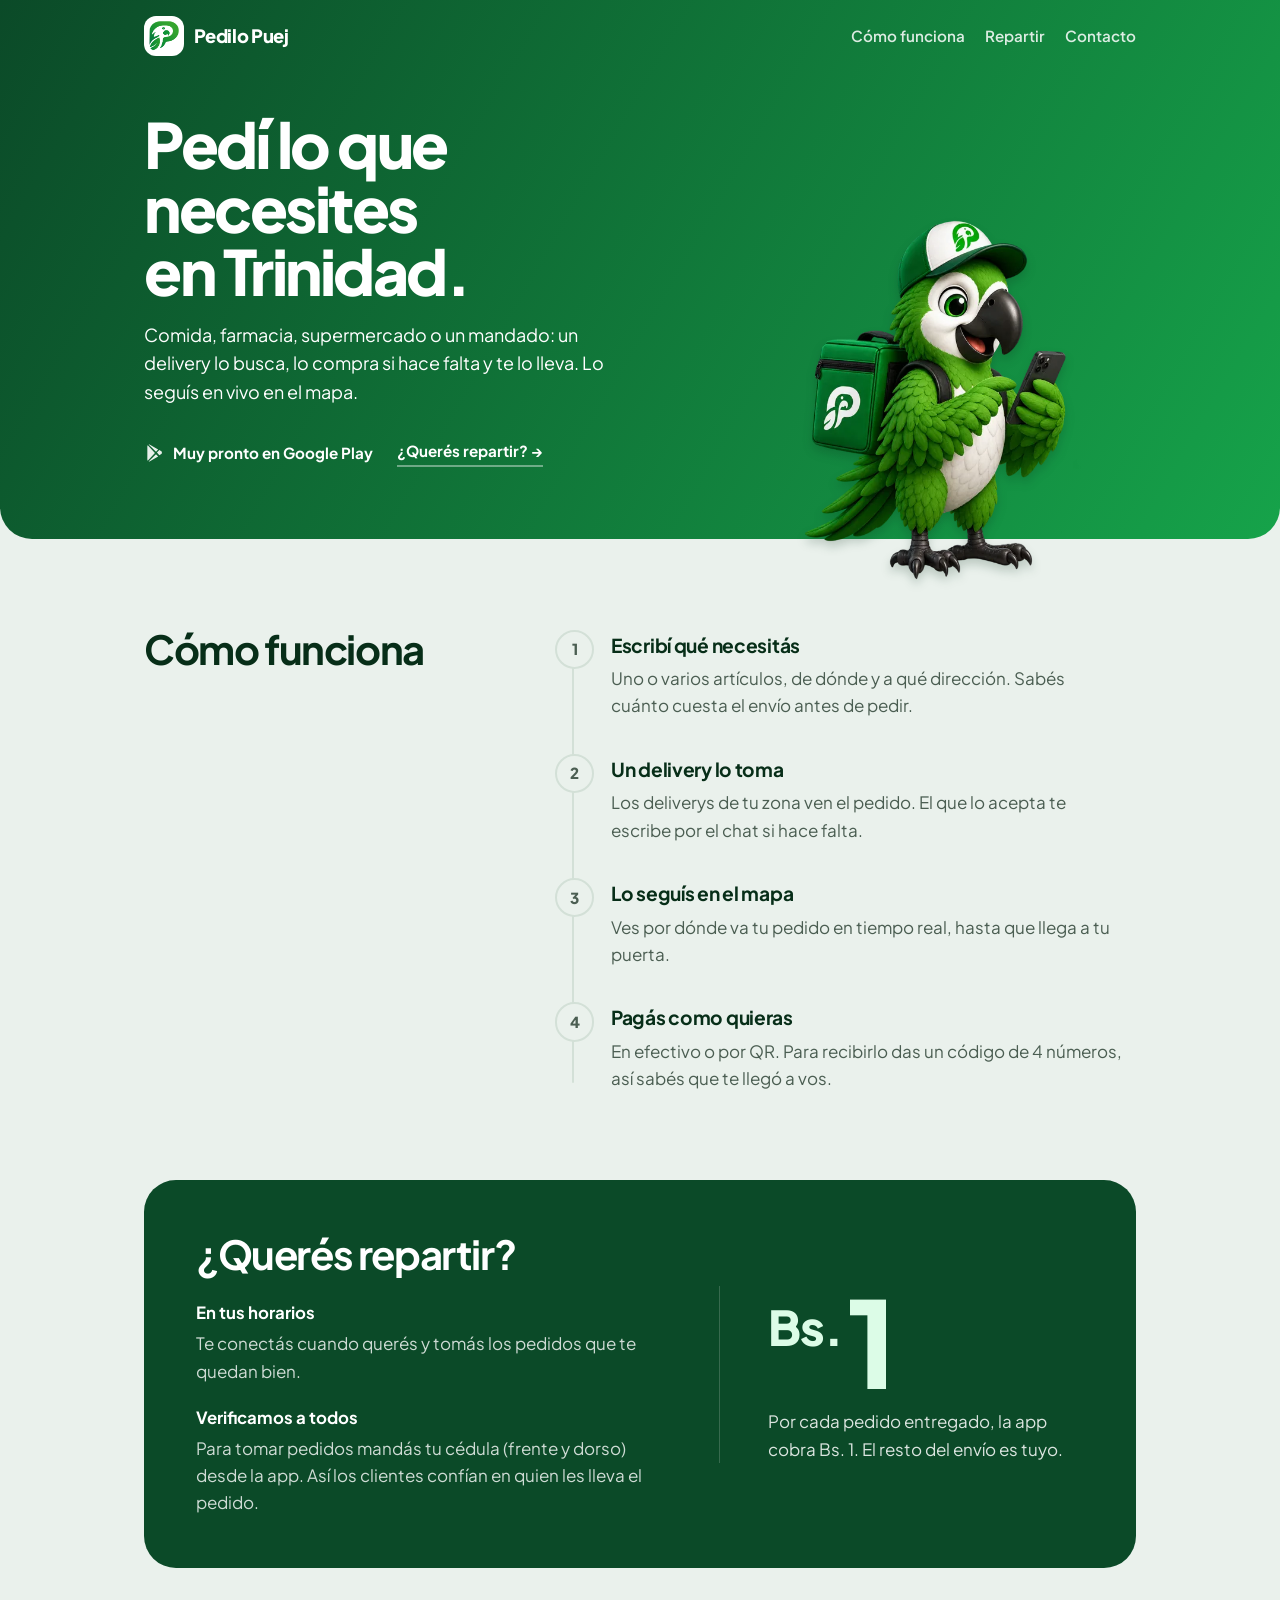
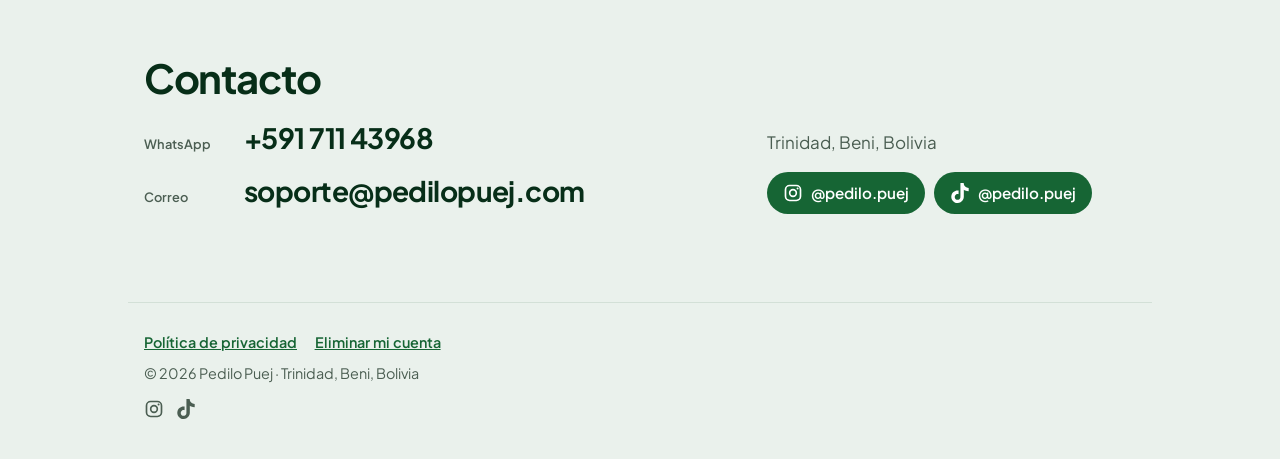
==== index.html @ f12ef06b "Portada: diseño más sobrio y con identidad propia - Quita adornos genéricos (pastillas, íconos en cu" ====
<!doctype html>
<html lang="es">
<head>
  <meta charset="utf-8">
  <meta name="viewport" content="width=device-width, initial-scale=1">
  <title>Pedilo Puej · Delivery y mandados en Trinidad</title>
  <meta name="description" content="Pedilo Puej: pedí lo que necesites en Trinidad, Beni, y seguí a tu delivery en vivo. Comida, farmacia, supermercado y mandados.">
  <link rel="icon" href="/assets/favicon.png">
  <link rel="preconnect" href="https://fonts.googleapis.com">
  <link rel="preconnect" href="https://fonts.gstatic.com" crossorigin>
  <link rel="stylesheet" href="https://fonts.googleapis.com/css2?family=Plus+Jakarta+Sans:wght@400;600;700;800&display=swap">
  <link rel="stylesheet" href="/assets/styles.css">
  <script>document.documentElement.classList.add("js");</script>
</head>
<body>
  <header class="top">
    <div class="wrap">
      <nav class="nav">
        <a class="brand" href="/"><img src="/assets/logo.png" alt="" width="40" height="40">Pedilo Puej</a>
        <div class="nav-links">
          <a class="hide-sm" href="#como-funciona">Cómo funciona</a>
          <a href="#repartir">Repartir</a>
          <a href="#contacto">Contacto</a>
        </div>
      </nav>
      <div class="hero">
        <div class="hero-copy">
          <h1>Pedí lo que necesites en Trinidad.</h1>
          <p>Comida, farmacia, supermercado o un mandado: un delivery lo busca, lo compra si hace falta y te lo lleva. Lo seguís en vivo en el mapa.</p>
          <div class="hero-meta">
            <span class="soon"><svg viewBox="0 0 24 24" width="20" height="20" aria-hidden="true" fill="currentColor"><path d="M4.5 2.8c-.3.3-.5.8-.5 1.4v15.6c0 .6.2 1.1.5 1.4l8.6-9.2-8.6-9.2zm9.9 7.8 2.6-2.8L6.6 1.9c-.4-.2-.8-.3-1.1-.2l8.9 8.9zm0 2.8-8.9 8.9c.3.1.7 0 1.1-.2l10.4-5.9-2.6-2.8zm6.4-3.6-2.4-1.4-2.9 3.1 2.9 3.1 2.4-1.4c1-.6 1-2.8 0-3.4z"/></svg>Muy pronto en Google Play</span>
            <a class="link-arrow" href="#repartir">¿Querés repartir? <span aria-hidden="true">→</span></a>
          </div>
        </div>
        <div class="hero-art">
          <img src="/assets/loro.webp" alt="El loro de Pedilo Puej con gorra y mochila de delivery, mirando su celular" width="320" height="320">
        </div>
      </div>
    </div>
  </header>

  <main class="wrap">
    <section id="como-funciona" class="how">
      <h2>Cómo funciona</h2>
      <ol class="flow">
        <li>
          <h3>Escribí qué necesitás</h3>
          <p>Uno o varios artículos, de dónde y a qué dirección. Sabés cuánto cuesta el envío antes de pedir.</p>
        </li>
        <li>
          <h3>Un delivery lo toma</h3>
          <p>Los deliverys de tu zona ven el pedido. El que lo acepta te escribe por el chat si hace falta.</p>
        </li>
        <li>
          <h3>Lo seguís en el mapa</h3>
          <p>Ves por dónde va tu pedido en tiempo real, hasta que llega a tu puerta.</p>
        </li>
        <li>
          <h3>Pagás como quieras</h3>
          <p>En efectivo o por QR. Para recibirlo das un código de 4 números, así sabés que te llegó a vos.</p>
        </li>
      </ol>
    </section>

    <section id="repartir" class="ride reveal">
      <div>
        <h2>¿Querés repartir?</h2>
        <div class="ride-points">
          <div>
            <h3>En tus horarios</h3>
            <p>Te conectás cuando querés y tomás los pedidos que te quedan bien.</p>
          </div>
          <div>
            <h3>Verificamos a todos</h3>
            <p>Para tomar pedidos mandás tu cédula (frente y dorso) desde la app. Así los clientes confían en quien les lleva el pedido.</p>
          </div>
        </div>
      </div>
      <div class="fee">
        <span class="fee-n"><small>Bs.</small>1</span>
        <p>Por cada pedido entregado, la app cobra Bs. 1. El resto del envío es tuyo.</p>
      </div>
    </section>

    <section id="contacto" class="reveal">
      <h2>Contacto</h2>
      <div class="reach">
        <div class="reach-links">
          <a href="https://wa.me/59171143968"><small>WhatsApp</small>+591 711 43968</a>
          <a href="mailto:soporte@pedilopuej.com"><small>Correo</small>soporte@pedilopuej.com</a>
        </div>
        <div class="reach-aside">
          <p>Trinidad, Beni, Bolivia</p>
          <div class="social">
            <a href="https://www.instagram.com/pedilo.puej/" target="_blank" rel="noopener" aria-label="@pedilo.puej en Instagram"><svg viewBox="0 0 24 24" width="20" height="20" aria-hidden="true" fill="none" stroke="currentColor" stroke-width="2"><rect x="3" y="3" width="18" height="18" rx="5"/><circle cx="12" cy="12" r="4"/><circle cx="17.5" cy="6.5" r="1.2" fill="currentColor" stroke="none"/></svg>@pedilo.puej</a>
            <a href="https://www.tiktok.com/@pedilo.puej" target="_blank" rel="noopener" aria-label="@pedilo.puej en TikTok"><svg viewBox="0 0 24 24" width="20" height="20" aria-hidden="true" fill="currentColor"><path d="M12.525.02c1.31-.02 2.61-.01 3.91-.02.08 1.53.63 3.09 1.75 4.17 1.12 1.11 2.7 1.62 4.24 1.79v4.03c-1.44-.05-2.89-.35-4.2-.97-.57-.26-1.1-.59-1.62-.93-.01 2.92.01 5.84-.02 8.75-.08 1.4-.54 2.79-1.35 3.94-1.31 1.92-3.58 3.17-5.91 3.21-1.43.08-2.86-.31-4.08-1.030-2.02-1.19-3.44-3.37-3.65-5.71-.02-.5-.03-1-.01-1.49.18-1.9 1.12-3.72 2.58-4.96 1.66-1.44 3.98-2.130 6.15-1.72.02 1.48-.04 2.96-.04 4.44-.99-.32-2.15-.23-3.02.37-.63.41-1.11 1.04-1.36 1.75-.21.51-.15 1.07-.14 1.61.24 1.64 1.82 3.02 3.5 2.87 1.12-.01 2.19-.66 2.77-1.61.19-.33.4-.67.41-1.06.1-1.79.06-3.57.07-5.36.01-4.03-.01-8.05.02-12.07z"/></svg>@pedilo.puej</a>
          </div>
        </div>
      </div>
    </section>
  </main>

  <footer class="wrap">
    <div class="links">
      <a href="/privacidad/">Política de privacidad</a>
      <a href="/eliminar-cuenta/">Eliminar mi cuenta</a>
    </div>
    <div>© 2026 Pedilo Puej · Trinidad, Beni, Bolivia</div>
    <div class="footer-social">
      <a href="https://www.instagram.com/pedilo.puej/" target="_blank" rel="noopener" aria-label="Instagram de Pedilo Puej"><svg viewBox="0 0 24 24" width="20" height="20" aria-hidden="true" fill="none" stroke="currentColor" stroke-width="2"><rect x="3" y="3" width="18" height="18" rx="5"/><circle cx="12" cy="12" r="4"/><circle cx="17.5" cy="6.5" r="1.2" fill="currentColor" stroke="none"/></svg></a>
      <a href="https://www.tiktok.com/@pedilo.puej" target="_blank" rel="noopener" aria-label="TikTok de Pedilo Puej"><svg viewBox="0 0 24 24" width="20" height="20" aria-hidden="true" fill="currentColor"><path d="M12.525.02c1.31-.02 2.61-.01 3.91-.02.08 1.53.63 3.09 1.75 4.17 1.12 1.11 2.7 1.62 4.24 1.79v4.03c-1.44-.05-2.89-.35-4.2-.97-.57-.26-1.1-.59-1.62-.93-.01 2.92.01 5.84-.02 8.75-.08 1.4-.54 2.79-1.35 3.94-1.31 1.92-3.58 3.17-5.91 3.21-1.43.08-2.86-.31-4.08-1.030-2.02-1.19-3.44-3.37-3.65-5.71-.02-.5-.03-1-.01-1.49.18-1.9 1.12-3.72 2.58-4.96 1.66-1.44 3.98-2.130 6.15-1.72.02 1.48-.04 2.96-.04 4.44-.99-.32-2.15-.23-3.02.37-.63.41-1.11 1.04-1.36 1.75-.21.51-.15 1.07-.14 1.61.24 1.64 1.82 3.02 3.5 2.87 1.12-.01 2.19-.66 2.77-1.61.19-.33.4-.67.41-1.06.1-1.79.06-3.57.07-5.36.01-4.03-.01-8.05.02-12.07z"/></svg></a>
    </div>
  </footer>
  <script>
    // Aparición de secciones al hacer scroll.
    var items = document.querySelectorAll(".reveal");
    if ("IntersectionObserver" in window) {
      var io = new IntersectionObserver(function (entries) {
        entries.forEach(function (e) {
          if (e.isIntersecting) { e.target.classList.add("in"); io.unobserve(e.target); }
        });
      }, { threshold: 0.2 });
      items.forEach(function (el) { io.observe(el); });
    } else {
      items.forEach(function (el) { el.classList.add("in"); });
    }

    // La línea de "Cómo funciona" avanza con el scroll y marca cada paso.
    var flow = document.querySelector(".flow");
    var steps = flow.querySelectorAll("li");
    var ticking = false;
    function update() {
      var mark = window.innerHeight * 0.6;
      var r = flow.getBoundingClientRect();
      var p = Math.min(1, Math.max(0, (mark - r.top) / r.height));
      flow.style.setProperty("--progress", p.toFixed(3));
      steps.forEach(function (li) { li.classList.toggle("done", li.getBoundingClientRect().top < mark); });
      ticking = false;
    }
    window.addEventListener("scroll", function () {
      if (!ticking) { ticking = true; requestAnimationFrame(update); }
    }, { passive: true });
    update();
  </script>
</body>
</html>
---- assets/styles.css ----
/* Pedilo Puej — mismos colores y tipografía que la app (neumorphic.dart). */
:root {
  --bg: #eaf1ec;
  --surface: #f4f8f5;
  --ink: #072e18;
  --muted: #4b5e52;
  --line: #d3e0d7;
  --green: #166534;
  --green-deep: #0b4a28;
  --green-bright: #16a34a;
  --green-soft: #dcfce7;
  --radius: 22px;
  --shadow: 8px 8px 18px rgba(18, 48, 28, 0.11), -8px -8px 18px #ffffff;
  --font: "Plus Jakarta Sans", system-ui, -apple-system, "Segoe UI", sans-serif;
  --ease: cubic-bezier(0.22, 1, 0.36, 1);
}

* { box-sizing: border-box; }

html { -webkit-text-size-adjust: 100%; scroll-behavior: smooth; }

body {
  margin: 0;
  background: var(--bg);
  color: var(--ink);
  font-family: var(--font);
  font-size: 1.0625rem;
  line-height: 1.6;
  -webkit-font-smoothing: antialiased;
}

img { max-width: 100%; height: auto; display: block; }

a { color: var(--green); font-weight: 600; }

:focus-visible { outline: 3px solid var(--green-bright); outline-offset: 3px; border-radius: 6px; }

.wrap {
  width: 100%;
  max-width: 64rem;
  margin-left: auto;
  margin-right: auto;
  padding-left: 1rem;
  padding-right: 1rem;
}

/* Encabezado verde, el mismo degradé del login de la app. */
.top {
  background: linear-gradient(120deg, var(--green-deep), var(--green-bright));
  color: #fff;
  border-radius: 0 0 32px 32px;
}

.nav {
  display: flex;
  align-items: center;
  justify-content: space-between;
  gap: 1rem;
  padding: 1rem 0;
}

.brand {
  display: flex;
  align-items: center;
  gap: 0.6rem;
  color: #fff;
  text-decoration: none;
  font-weight: 800;
  font-size: 1.15rem;
  letter-spacing: -0.02em;
  white-space: nowrap;
}

.brand img {
  width: 40px;
  height: 40px;
  background: #fff;
  border-radius: 12px;
  padding: 5px;
}

.nav-links { display: flex; gap: 1.25rem; flex-wrap: wrap; }
.nav-links a { color: #fff; opacity: 0.85; text-decoration: none; font-size: 0.95rem; transition: opacity 0.2s; }
.nav-links a:hover { opacity: 1; }

@media (max-width: 520px) {
  .nav-links { gap: 1rem; }
  .nav-links .hide-sm { display: none; }
}

/* Portada. El loro se para sobre el borde del encabezado. */
.hero {
  display: grid;
  gap: 1rem;
  align-items: end;
  padding-top: 2rem;
}

.hero-copy { padding-bottom: 0.5rem; }

.hero h1 {
  margin: 0;
  font-size: clamp(2.3rem, 7vw, 3.9rem);
  line-height: 1.02;
  letter-spacing: -0.04em;
  font-weight: 800;
  max-width: 11em;
  text-wrap: balance;
}

.hero p { margin: 1.1rem 0 0; font-size: 1.125rem; opacity: 0.9; max-width: 30rem; }

.hero-meta {
  display: flex;
  flex-wrap: wrap;
  align-items: center;
  gap: 0.75rem 1.5rem;
  margin-top: 2rem;
}

/* Estado, no botón: la app todavía no está publicada. */
.soon {
  display: inline-flex;
  align-items: center;
  gap: 0.55rem;
  font-weight: 700;
  font-size: 0.95rem;
}
.soon svg { opacity: 0.9; }

.link-arrow {
  color: #fff;
  font-weight: 700;
  font-size: 0.95rem;
  text-decoration: none;
  border-bottom: 2px solid rgba(255, 255, 255, 0.4);
  padding-bottom: 2px;
  transition: border-color 0.2s;
}
.link-arrow span { display: inline-block; transition: transform 0.3s var(--ease); }
.link-arrow:hover { border-color: #fff; }
.link-arrow:hover span { transform: translateX(3px); }

.hero-art { display: flex; justify-content: center; }
.hero-art img {
  width: min(280px, 68vw);
  margin-bottom: -2.4rem;
  filter: drop-shadow(0 6px 5px rgba(7, 46, 24, 0.2));
  transform-origin: 50% 100%;
}

@media (min-width: 760px) {
  .hero { grid-template-columns: 1.25fr 1fr; padding-top: 2.5rem; }
  .hero-copy { padding-bottom: 4.5rem; }
  .hero-art { justify-content: flex-end; }
  .hero-art img { width: 380px; margin-bottom: -3rem; }
}

main { padding-top: 5.5rem; padding-bottom: 1rem; }

section { scroll-margin-top: 1.5rem; }
section + section { margin-top: 5.5rem; }

h2 {
  font-size: clamp(1.75rem, 4.5vw, 2.5rem);
  letter-spacing: -0.035em;
  margin: 0 0 1rem;
  line-height: 1.1;
}

/* Cómo funciona: lista con una línea que se llena al bajar. */
.how { display: grid; gap: 1.5rem; }

@media (min-width: 760px) {
  .how { grid-template-columns: 1fr 1.6fr; gap: 3rem; }
  .how h2 { position: sticky; top: 2rem; }
}

.flow {
  --progress: 0;
  position: relative;
  list-style: none;
  margin: 0;
  padding: 0 0 0 3.5rem;
  counter-reset: flow;
}
.flow::before,
.flow::after {
  content: "";
  position: absolute;
  left: 1.05rem;
  top: 0.6rem;
  bottom: 0.6rem;
  width: 2px;
  border-radius: 2px;
  background: var(--line);
}
.flow::after {
  background: var(--green-bright);
  transform: scaleY(var(--progress));
  transform-origin: top;
}

.flow li { position: relative; counter-increment: flow; padding-bottom: 2rem; }
.flow li:last-child { padding-bottom: 0; }
.flow li::before {
  content: counter(flow);
  position: absolute;
  z-index: 1;
  left: -3.5rem;
  top: 0;
  width: 2.2rem;
  height: 2.2rem;
  display: grid;
  place-items: center;
  border-radius: 50%;
  background: var(--bg);
  border: 2px solid var(--line);
  color: var(--muted);
  font-weight: 800;
  font-size: 0.95rem;
  transition: background-color 0.4s, border-color 0.4s, color 0.4s;
}
.flow li.done::before { background: var(--green); border-color: var(--green); color: #fff; }

.flow h3 { margin: 0.15rem 0 0.3rem; font-size: 1.2rem; letter-spacing: -0.015em; }
.flow p { margin: 0; color: var(--muted); max-width: 32rem; }

/* Repartir: banda verde oscura con la comisión como protagonista. */
.ride {
  background: var(--green-deep);
  color: #fff;
  border-radius: 32px;
  padding: 2.25rem 1.5rem;
  display: grid;
  gap: 2rem;
}
.ride h2 { margin-bottom: 1.5rem; }

.ride-points { display: grid; gap: 1.25rem; }
.ride-points h3 { margin: 0 0 0.2rem; font-size: 1.05rem; }
.ride-points p { margin: 0; opacity: 0.8; }

.fee {
  align-self: center;
  border-top: 1px solid rgba(255, 255, 255, 0.18);
  padding-top: 1.5rem;
}
.fee-n {
  display: block;
  font-size: clamp(4.5rem, 16vw, 7.5rem);
  font-weight: 800;
  letter-spacing: -0.06em;
  line-height: 0.9;
  color: var(--green-soft);
}
.fee-n small { font-size: 0.4em; letter-spacing: -0.02em; margin-right: 0.08em; vertical-align: 0.9em; }
.fee p { margin: 0.9rem 0 0; opacity: 0.85; max-width: 20rem; }

@media (min-width: 760px) {
  .ride { grid-template-columns: 1.3fr 1fr; padding: 3.25rem; gap: 3rem; }
  .fee { border-top: 0; border-left: 1px solid rgba(255, 255, 255, 0.18); padding: 0 0 0 3rem; }
}

/* Contacto. */
.contact {
  background: var(--green-soft);
  border-radius: var(--radius);
  padding: 1.4rem;
}

.contact p { margin: 0.25rem 0; }

.reach { display: grid; gap: 2rem; }
.reach-links { display: grid; gap: 0.5rem; }
.reach-links a {
  display: inline-flex;
  align-items: baseline;
  gap: 0.75rem;
  width: fit-content;
  color: var(--ink);
  text-decoration: none;
  font-size: clamp(1.3rem, 3.5vw, 1.75rem);
  font-weight: 700;
  letter-spacing: -0.02em;
  overflow-wrap: anywhere;
  background: linear-gradient(var(--green-bright), var(--green-bright)) 0 100% / 0 2px no-repeat;
  transition: background-size 0.4s var(--ease), color 0.2s;
}
.reach-links a:hover { background-size: 100% 2px; color: var(--green); }
.reach-links small {
  min-width: 5.5rem;
  font-size: 0.8rem;
  font-weight: 600;
  letter-spacing: 0;
  color: var(--muted);
}
.reach-aside { color: var(--muted); }
.reach-aside p { margin: 0; }

@media (max-width: 520px) {
  .reach-links { gap: 1rem; }
  .reach-links a { flex-direction: column; gap: 0; }
}

@media (min-width: 760px) {
  .reach { grid-template-columns: 1.6fr 1fr; align-items: end; }
}

/* Páginas de texto (privacidad, eliminar cuenta). */
.doc { max-width: 44rem; margin: 0 auto; }
.doc h1 { font-size: clamp(1.9rem, 6vw, 2.6rem); letter-spacing: -0.03em; line-height: 1.1; margin: 0 0 0.4rem; }
.doc .meta { color: var(--muted); font-size: 0.92rem; margin: 0 0 1.5rem; }
.doc .lead { font-size: 1.12rem; }
.doc h2 { font-size: 1.3rem; letter-spacing: -0.02em; margin: 2.2rem 0 0.7rem; }
.doc h2 .n { color: var(--green); margin-right: 0.4rem; }
.doc h3 { font-size: 1.02rem; margin: 0 0 0.2rem; }
.doc ul, .doc ol { padding-left: 1.25rem; }
.doc li + li { margin-top: 0.3rem; }

.card {
  background: var(--bg);
  border-radius: var(--radius);
  box-shadow: var(--shadow);
  border: 1px solid rgba(255, 255, 255, 0.7);
  padding: 1.25rem;
}
.card h3 { margin: 0 0 0.35rem; font-size: 1.05rem; }
.card p { margin: 0; color: var(--muted); font-size: 0.98rem; }

.data { display: grid; gap: 0.75rem; }
.data .card p { font-size: 0.97rem; }
.who {
  display: inline-block;
  font-size: 0.78rem;
  font-weight: 700;
  color: var(--green);
  background: var(--green-soft);
  border-radius: 999px;
  padding: 0.1rem 0.6rem;
  margin-bottom: 0.4rem;
}

.note {
  border-left: 4px solid var(--green);
  background: var(--green-soft);
  border-radius: 0 14px 14px 0;
  padding: 1rem 1.1rem;
}
.note p { margin: 0; }
.note p + p { margin-top: 0.5rem; }

.table-wrap { overflow-x: auto; }
table { border-collapse: collapse; width: 100%; min-width: 30rem; font-size: 0.95rem; }
th, td { text-align: left; vertical-align: top; padding: 0.6rem; border-bottom: 1px solid var(--line); }
th { font-size: 0.8rem; text-transform: uppercase; letter-spacing: 0.05em; color: var(--muted); }

.steps { counter-reset: step; list-style: none; padding: 0; display: grid; gap: 0.75rem; }
.steps li { counter-increment: step; position: relative; padding-left: 2.6rem; }
.steps li::before {
  content: counter(step);
  position: absolute;
  left: 0;
  top: 0;
  width: 1.8rem;
  height: 1.8rem;
  border-radius: 50%;
  background: var(--green);
  color: #fff;
  font-weight: 800;
  display: grid;
  place-items: center;
  font-size: 0.9rem;
}

footer {
  margin-top: 4.5rem;
  border-top: 1px solid var(--line);
  padding-top: 1.75rem;
  padding-bottom: 2.5rem;
  color: var(--muted);
  font-size: 0.9rem;
}

footer .links { display: flex; gap: 1.1rem; flex-wrap: wrap; margin-bottom: 0.5rem; }

/* Redes sociales. */
.social { display: flex; flex-wrap: wrap; gap: 0.6rem; margin-top: 1rem; }
.social a {
  display: inline-flex;
  align-items: center;
  gap: 0.5rem;
  background: var(--green);
  color: #fff;
  text-decoration: none;
  border-radius: 999px;
  padding: 0.55rem 1rem;
  font-size: 0.95rem;
  transition: background-color 0.2s;
}
.social a:hover { background: var(--green-deep); }

.footer-social { display: flex; gap: 0.75rem; margin-top: 0.9rem; }
.footer-social a { color: var(--muted); display: inline-flex; transition: color 0.2s; }
.footer-social a:hover { color: var(--green); }

/* Animaciones: pocas y con intención. */
.hero-copy > * { animation: rise 0.8s var(--ease) both; }
.hero-copy > :nth-child(2) { animation-delay: 0.08s; }
.hero-copy > :nth-child(3) { animation-delay: 0.16s; }

/* El loro sube desde el borde, se acomoda y queda respirando. */
.hero-art img { animation: perch 1.1s var(--ease) 0.2s both, breathe 4.5s ease-in-out 1.6s infinite; }

.js .reveal {
  opacity: 0;
  transform: translateY(16px);
  transition: opacity 0.8s var(--ease), transform 0.8s var(--ease);
}
.js .reveal.in { opacity: 1; transform: none; }

.js .fee-n { transform: scale(0.85); opacity: 0; transition: transform 0.9s var(--ease) 0.15s, opacity 0.6s ease 0.15s; }
.js .reveal.in .fee-n { transform: none; opacity: 1; }

@keyframes rise { from { opacity: 0; transform: translateY(18px); } to { opacity: 1; transform: none; } }
@keyframes perch {
  0% { opacity: 0; transform: translateY(40%) rotate(4deg); }
  60% { opacity: 1; transform: translateY(-3%) rotate(-2deg); }
  100% { opacity: 1; transform: none; }
}
@keyframes breathe { 0%, 100% { transform: none; } 50% { transform: translateY(-4px) rotate(-0.8deg); } }

@media (prefers-reduced-motion: reduce) {
  html { scroll-behavior: auto; }
  *, *::before, *::after {
    animation: none !important;
    transition: none !important;
  }
  .js .reveal, .js .fee-n { opacity: 1; transform: none; }
  .flow::after { transform: none; }
  .flow li::before { background: var(--green); border-color: var(--green); color: #fff; }
}
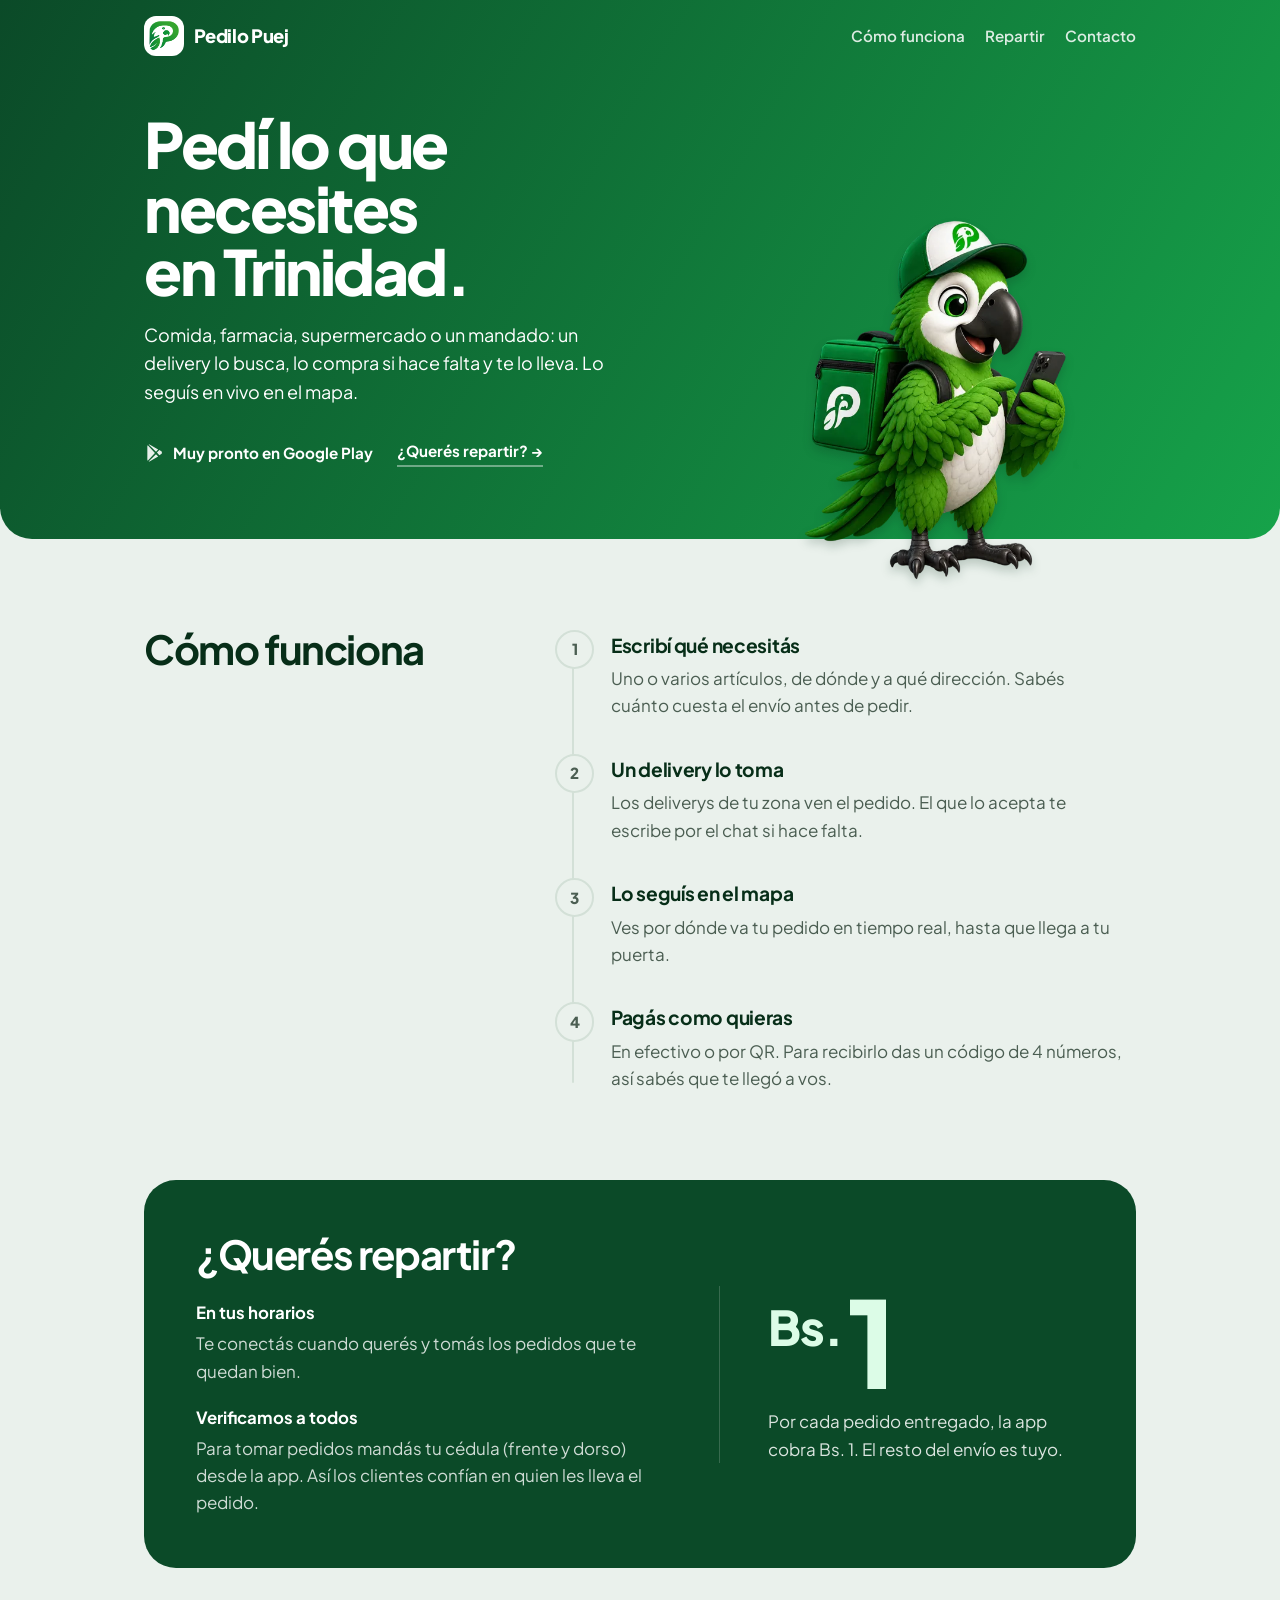
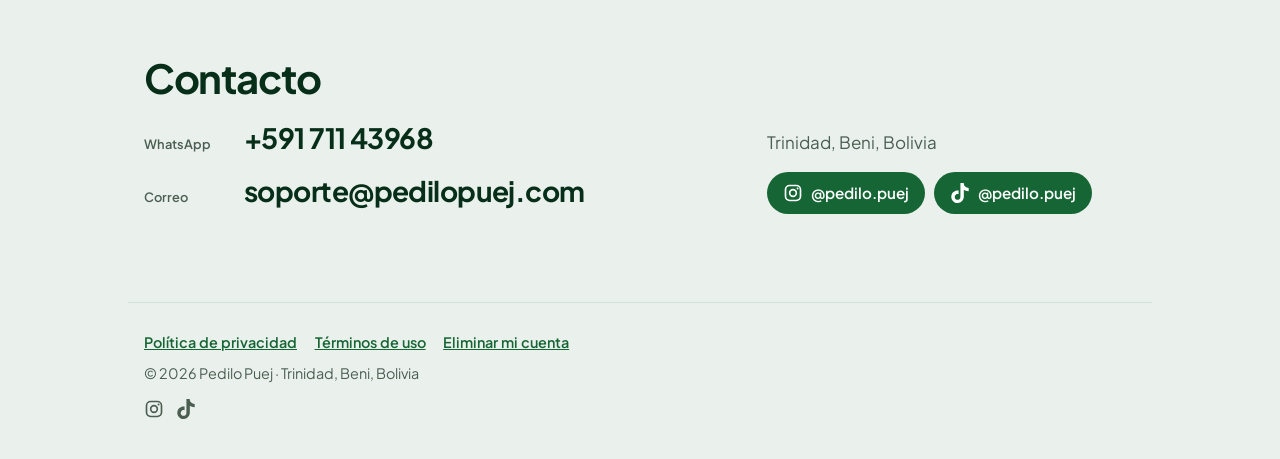
==== commit 8595624a: "Términos de uso - Página nueva /terminos/: cuenta, pedidos y pagos, conducta y contenido   prohibido" ====
--- a/index.html
+++ b/index.html
@@ -103,6 +103,7 @@
   <footer class="wrap">
     <div class="links">
       <a href="/privacidad/">Política de privacidad</a>
+      <a href="/terminos/">Términos de uso</a>
       <a href="/eliminar-cuenta/">Eliminar mi cuenta</a>
     </div>
     <div>© 2026 Pedilo Puej · Trinidad, Beni, Bolivia</div>
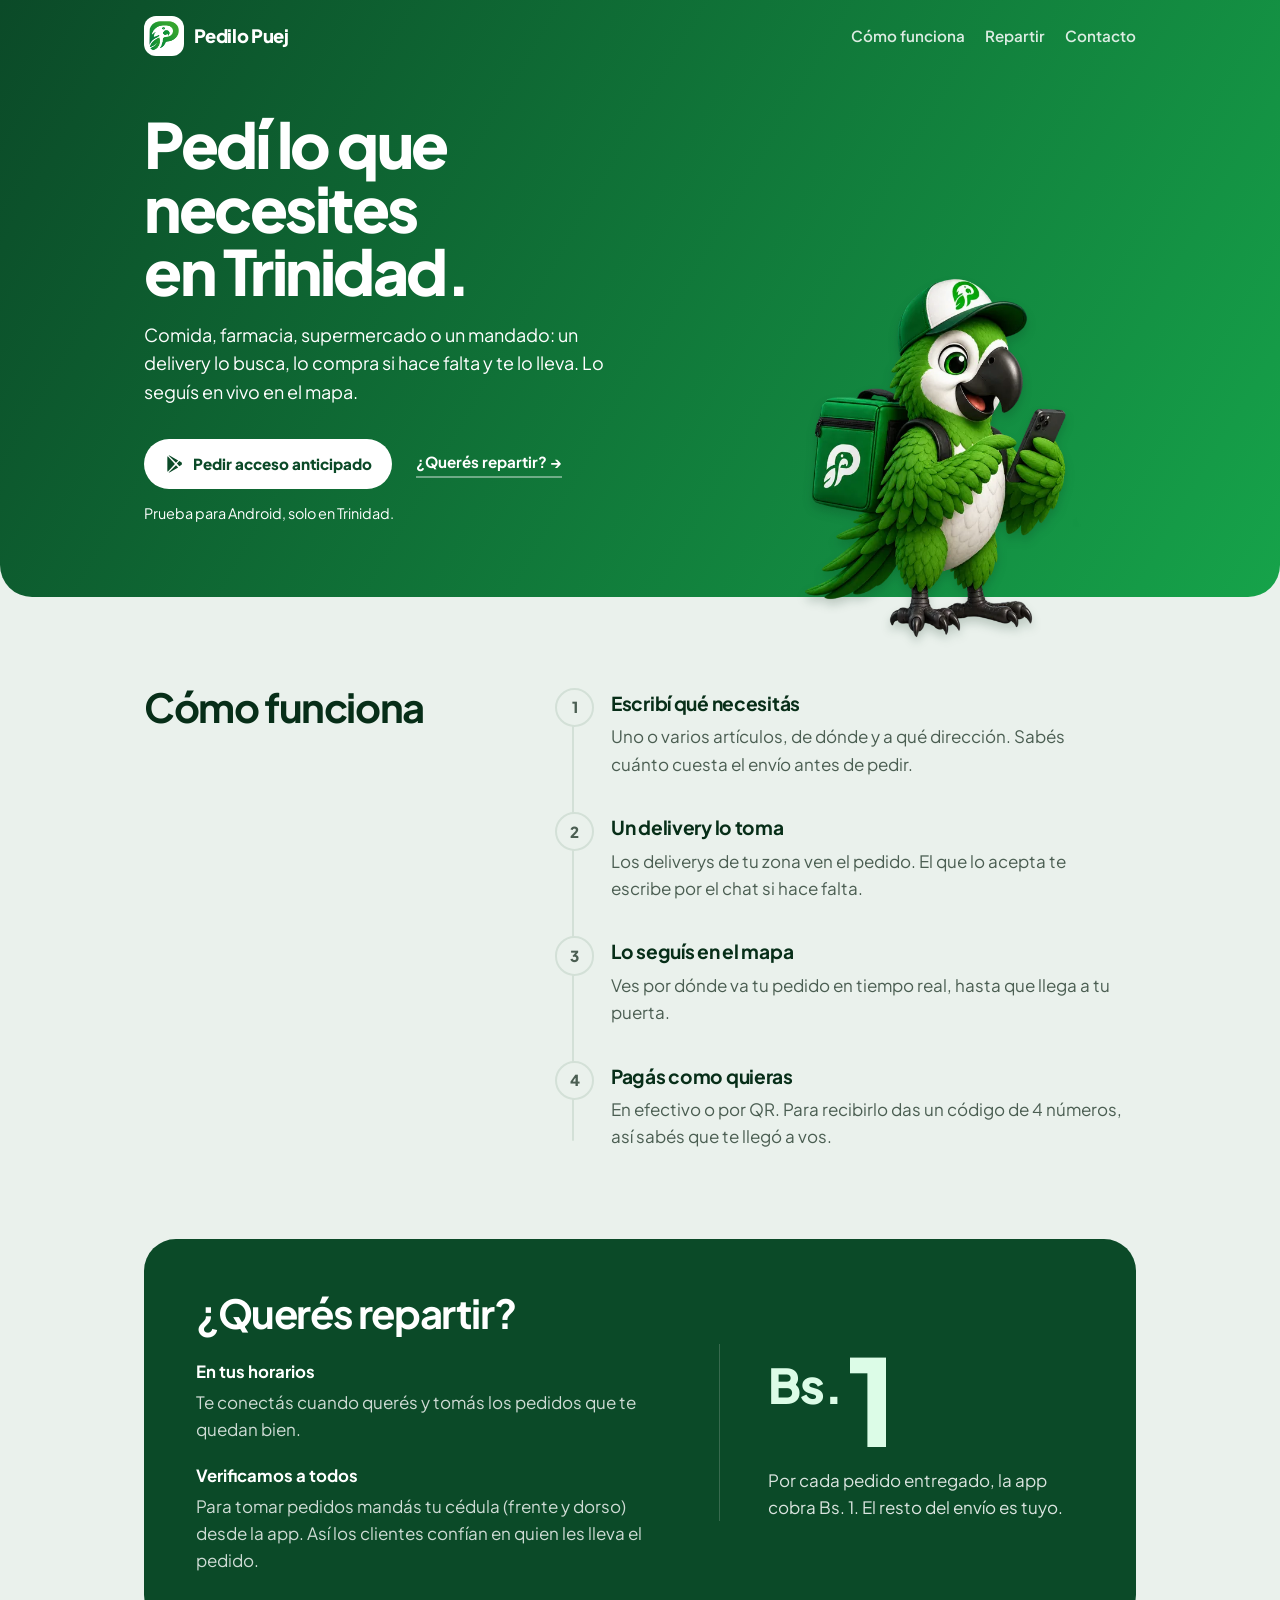
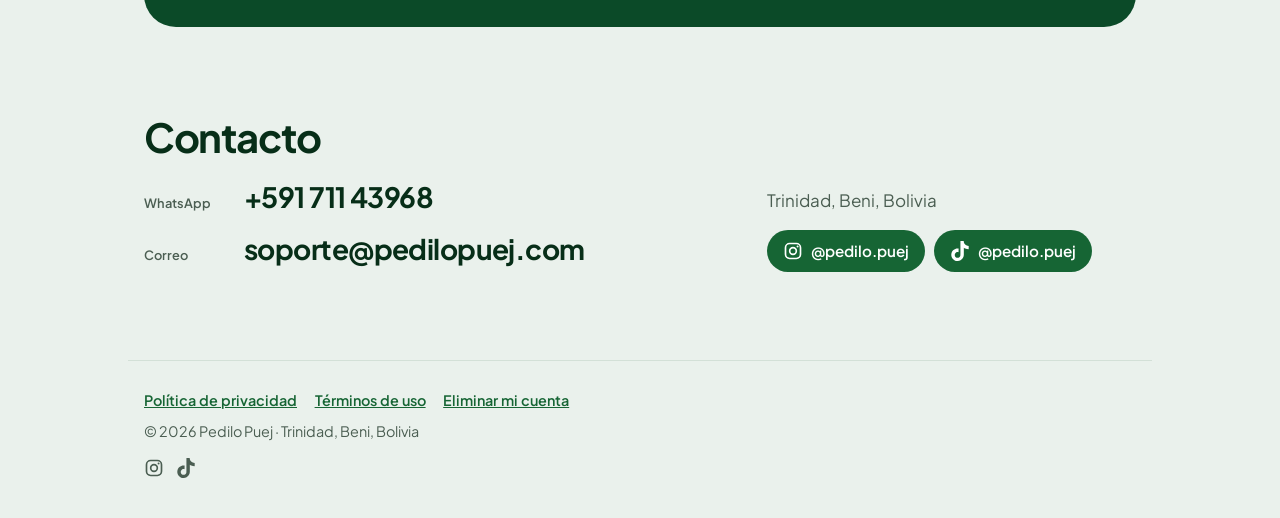
==== commit ad9a853f: "Portada: botón de acceso anticipado a la prueba - Portada: el botón "Pedir acceso anticipado" abre e" ====
--- a/index.html
+++ b/index.html
@@ -28,9 +28,10 @@
           <h1>Pedí lo que necesites en Trinidad.</h1>
           <p>Comida, farmacia, supermercado o un mandado: un delivery lo busca, lo compra si hace falta y te lo lleva. Lo seguís en vivo en el mapa.</p>
           <div class="hero-meta">
-            <span class="soon"><svg viewBox="0 0 24 24" width="20" height="20" aria-hidden="true" fill="currentColor"><path d="M4.5 2.8c-.3.3-.5.8-.5 1.4v15.6c0 .6.2 1.1.5 1.4l8.6-9.2-8.6-9.2zm9.9 7.8 2.6-2.8L6.6 1.9c-.4-.2-.8-.3-1.1-.2l8.9 8.9zm0 2.8-8.9 8.9c.3.1.7 0 1.1-.2l10.4-5.9-2.6-2.8zm6.4-3.6-2.4-1.4-2.9 3.1 2.9 3.1 2.4-1.4c1-.6 1-2.8 0-3.4z"/></svg>Muy pronto en Google Play</span>
+            <a class="access" href="https://forms.gle/z7JevJsu4KpRseJL7" target="_blank" rel="noopener"><svg viewBox="0 0 24 24" width="20" height="20" aria-hidden="true" fill="currentColor"><path d="M4.5 2.8c-.3.3-.5.8-.5 1.4v15.6c0 .6.2 1.1.5 1.4l8.6-9.2-8.6-9.2zm9.9 7.8 2.6-2.8L6.6 1.9c-.4-.2-.8-.3-1.1-.2l8.9 8.9zm0 2.8-8.9 8.9c.3.1.7 0 1.1-.2l10.4-5.9-2.6-2.8zm6.4-3.6-2.4-1.4-2.9 3.1 2.9 3.1 2.4-1.4c1-.6 1-2.8 0-3.4z"/></svg>Pedir acceso anticipado</a>
             <a class="link-arrow" href="#repartir">¿Querés repartir? <span aria-hidden="true">→</span></a>
           </div>
+          <p class="access-note">Prueba para Android, solo en Trinidad.</p>
         </div>
         <div class="hero-art">
           <img src="/assets/loro.webp" alt="El loro de Pedilo Puej con gorra y mochila de delivery, mirando su celular" width="320" height="320">
--- a/assets/styles.css
+++ b/assets/styles.css
@@ -118,15 +118,21 @@
   margin-top: 2rem;
 }
 
-/* Estado, no botón: la app todavía no está publicada. */
-.soon {
+.access {
   display: inline-flex;
   align-items: center;
   gap: 0.55rem;
-  font-weight: 700;
+  padding: 0.8rem 1.25rem;
+  border-radius: 999px;
+  background: #fff;
+  color: var(--green-deep);
+  font-weight: 800;
   font-size: 0.95rem;
-}
-.soon svg { opacity: 0.9; }
+  text-decoration: none;
+  transition: transform 0.2s var(--ease);
+}
+.access:hover { transform: translateY(-2px); }
+.hero p.access-note { margin-top: 0.85rem; font-size: 0.9rem; }
 
 .link-arrow {
   color: #fff;
@@ -408,6 +414,7 @@
 .hero-copy > * { animation: rise 0.8s var(--ease) both; }
 .hero-copy > :nth-child(2) { animation-delay: 0.08s; }
 .hero-copy > :nth-child(3) { animation-delay: 0.16s; }
+.hero-copy > :nth-child(4) { animation-delay: 0.24s; }
 
 /* El loro sube desde el borde, se acomoda y queda respirando. */
 .hero-art img { animation: perch 1.1s var(--ease) 0.2s both, breathe 4.5s ease-in-out 1.6s infinite; }
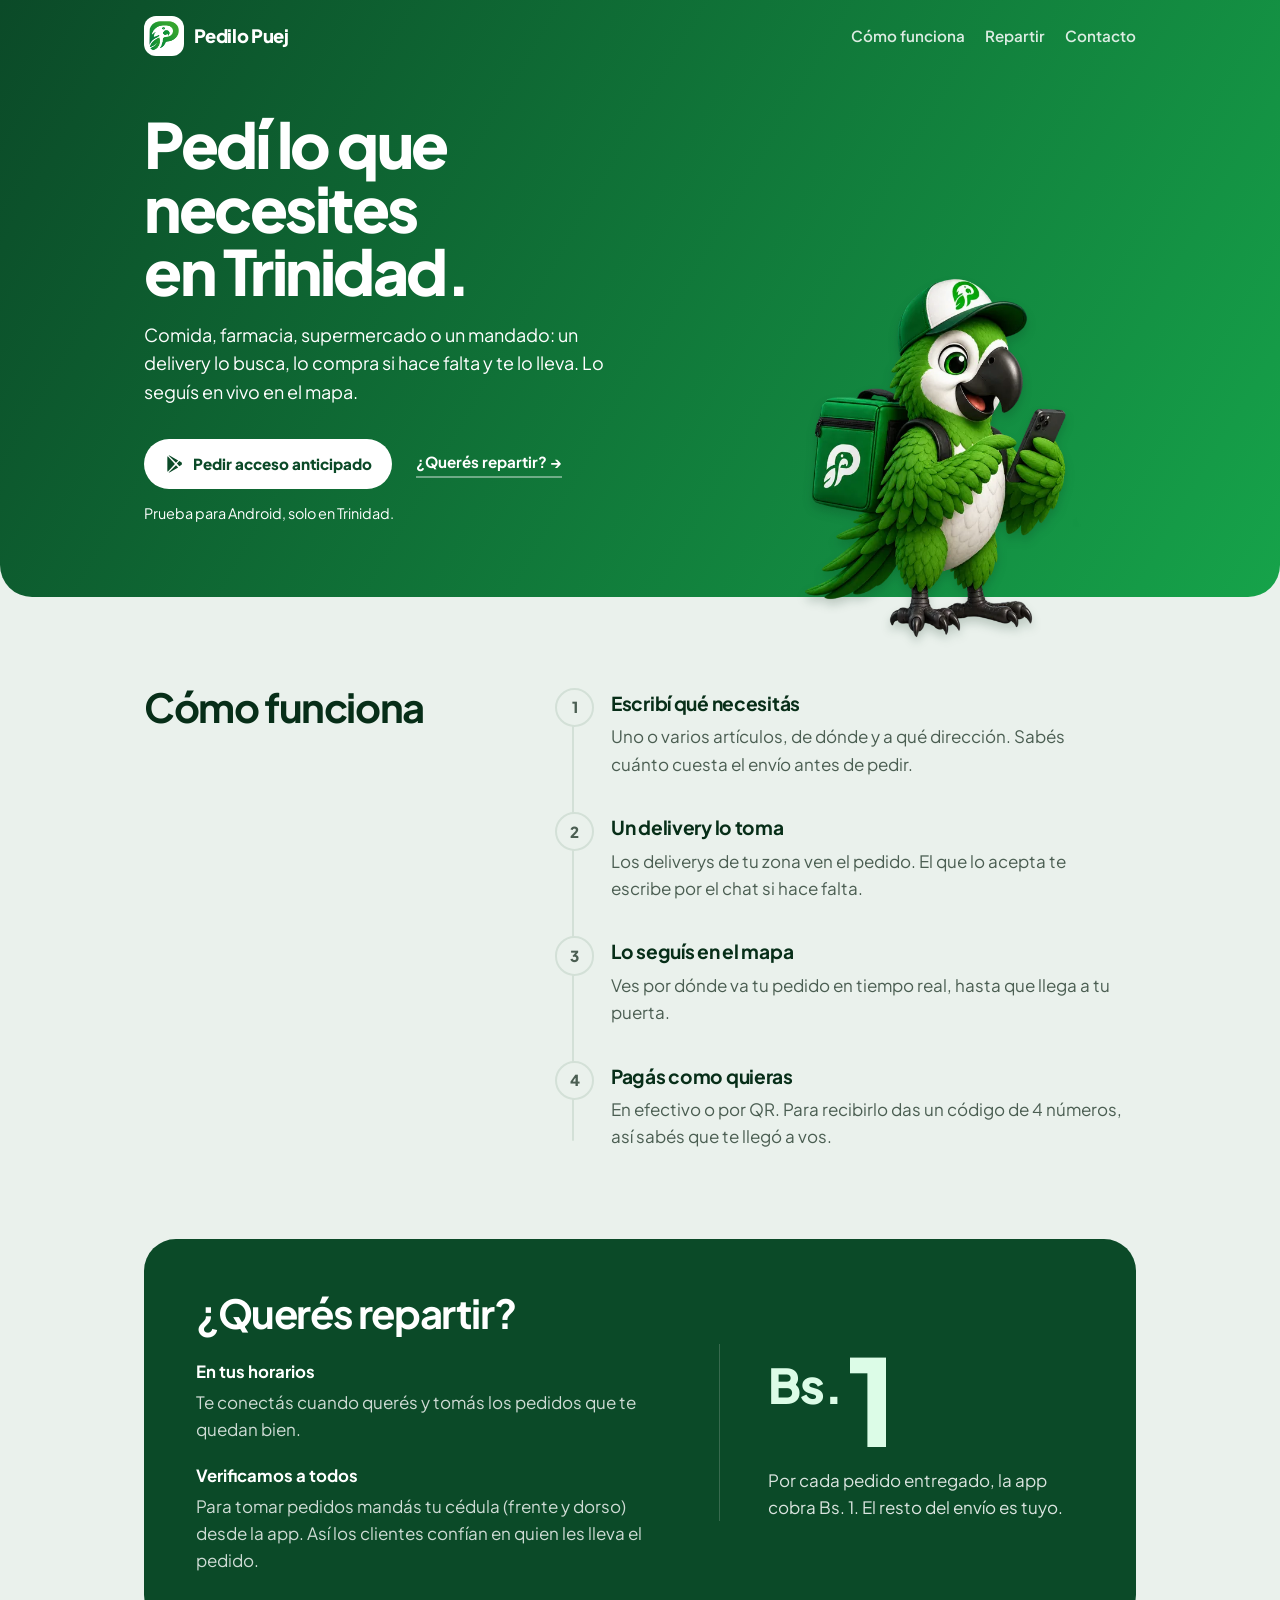
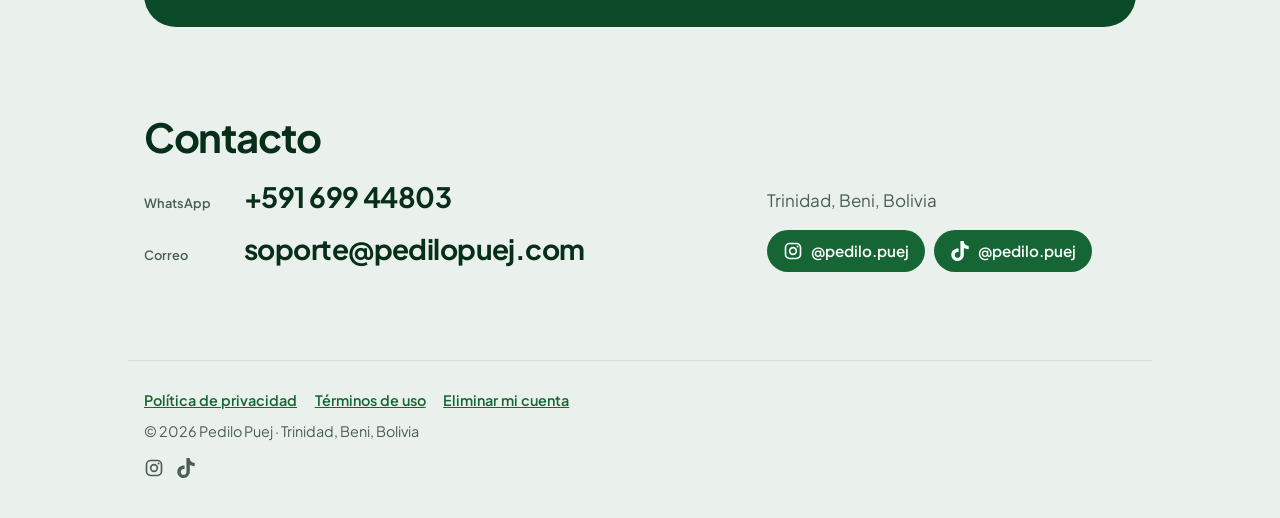
==== commit a1441b31: "Nuevo número de soporte: 69944803 - index.html: el WhatsApp de soporte del pie pasa a +591 699 44803" ====
--- a/index.html
+++ b/index.html
@@ -9,7 +9,7 @@
   <link rel="preconnect" href="https://fonts.googleapis.com">
   <link rel="preconnect" href="https://fonts.gstatic.com" crossorigin>
   <link rel="stylesheet" href="https://fonts.googleapis.com/css2?family=Plus+Jakarta+Sans:wght@400;600;700;800&display=swap">
-  <link rel="stylesheet" href="/assets/styles.css">
+  <link rel="stylesheet" href="/assets/styles.css?v=3">
   <script>document.documentElement.classList.add("js");</script>
 </head>
 <body>
@@ -28,7 +28,7 @@
           <h1>Pedí lo que necesites en Trinidad.</h1>
           <p>Comida, farmacia, supermercado o un mandado: un delivery lo busca, lo compra si hace falta y te lo lleva. Lo seguís en vivo en el mapa.</p>
           <div class="hero-meta">
-            <a class="access" href="https://forms.gle/z7JevJsu4KpRseJL7" target="_blank" rel="noopener"><svg viewBox="0 0 24 24" width="20" height="20" aria-hidden="true" fill="currentColor"><path d="M4.5 2.8c-.3.3-.5.8-.5 1.4v15.6c0 .6.2 1.1.5 1.4l8.6-9.2-8.6-9.2zm9.9 7.8 2.6-2.8L6.6 1.9c-.4-.2-.8-.3-1.1-.2l8.9 8.9zm0 2.8-8.9 8.9c.3.1.7 0 1.1-.2l10.4-5.9-2.6-2.8zm6.4-3.6-2.4-1.4-2.9 3.1 2.9 3.1 2.4-1.4c1-.6 1-2.8 0-3.4z"/></svg>Pedir acceso anticipado</a>
+            <a class="access" href="https://forms.gle/LLeDoTN29EAHFGCw7" target="_blank" rel="noopener"><svg viewBox="0 0 24 24" width="20" height="20" aria-hidden="true" fill="currentColor"><path d="M4.5 2.8c-.3.3-.5.8-.5 1.4v15.6c0 .6.2 1.1.5 1.4l8.6-9.2-8.6-9.2zm9.9 7.8 2.6-2.8L6.6 1.9c-.4-.2-.8-.3-1.1-.2l8.9 8.9zm0 2.8-8.9 8.9c.3.1.7 0 1.1-.2l10.4-5.9-2.6-2.8zm6.4-3.6-2.4-1.4-2.9 3.1 2.9 3.1 2.4-1.4c1-.6 1-2.8 0-3.4z"/></svg>Pedir acceso anticipado</a>
             <a class="link-arrow" href="#repartir">¿Querés repartir? <span aria-hidden="true">→</span></a>
           </div>
           <p class="access-note">Prueba para Android, solo en Trinidad.</p>
@@ -87,7 +87,7 @@
       <h2>Contacto</h2>
       <div class="reach">
         <div class="reach-links">
-          <a href="https://wa.me/59171143968"><small>WhatsApp</small>+591 711 43968</a>
+          <a href="https://wa.me/59169944803"><small>WhatsApp</small>+591 699 44803</a>
           <a href="mailto:soporte@pedilopuej.com"><small>Correo</small>soporte@pedilopuej.com</a>
         </div>
         <div class="reach-aside">
--- a/assets/styles.css
+++ b/assets/styles.css
@@ -336,15 +336,28 @@
 
 .data { display: grid; gap: 0.75rem; }
 .data .card p { font-size: 0.97rem; }
+/* Para quién es cada dato: metadato discreto al lado del título, no una etiqueta. */
+.data .card {
+  display: grid;
+  grid-template-columns: 1fr auto;
+  column-gap: 1.25rem;
+  align-items: baseline;
+}
+.data .card h3 { grid-column: 1; grid-row: 1; }
+.data .card p { grid-column: 1 / -1; }
 .who {
-  display: inline-block;
-  font-size: 0.78rem;
-  font-weight: 700;
-  color: var(--green);
-  background: var(--green-soft);
-  border-radius: 999px;
-  padding: 0.1rem 0.6rem;
-  margin-bottom: 0.4rem;
+  grid-column: 2;
+  grid-row: 1;
+  font-size: 0.8rem;
+  font-weight: 600;
+  color: var(--muted);
+  white-space: nowrap;
+}
+
+@media (max-width: 520px) {
+  .data .card { grid-template-columns: 1fr; }
+  .who { grid-column: 1; grid-row: 2; margin-bottom: 0.4rem; }
+  .data .card h3 { margin-bottom: 0; }
 }
 
 .note {
